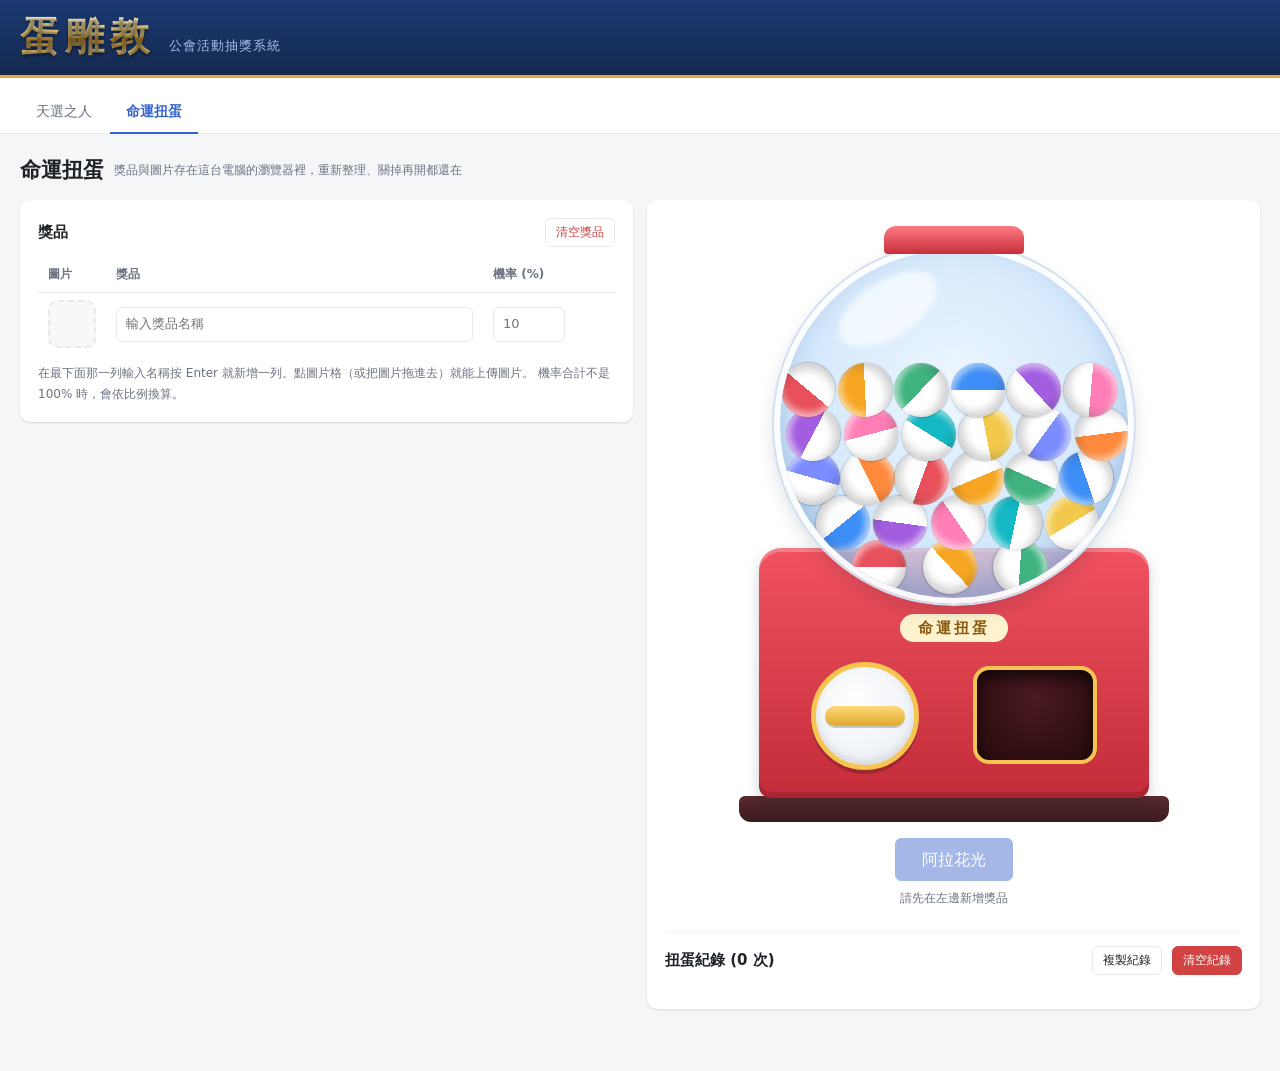
==== gacha.html @ b14221e3 "feat: 新增命運扭蛋分頁，原簡易抽獎改名天選之人 - 新增 gacha.html / js/gacha.js：獎品表格（名稱、機率、圖片上傳）與大型扭蛋機 - 依權重以 crypto 亂數抽選，機" ====
<!DOCTYPE html>
<html lang="zh-Hant">
<head>
<meta charset="utf-8">
<meta name="viewport" content="width=device-width, initial-scale=1">
<title>命運扭蛋 — 公會活動抽獎系統</title>
<link rel="stylesheet" href="css/style.css">
</head>
<body>

<header class="brand">
  <span class="guild">蛋雕教</span>
  <span class="sys">公會活動抽獎系統</span>
</header>

<nav class="nav">
  <a href="index.html">天選之人</a>
  <a href="gacha.html" class="active">命運扭蛋</a>
</nav>

<div class="wrap">
  <div class="row" style="margin-bottom:12px">
    <h1 style="margin:0">命運扭蛋</h1>
    <span class="small muted">獎品與圖片存在這台電腦的瀏覽器裡，重新整理、關掉再開都還在</span>
  </div>

  <div class="gacha-grid">

    <!-- 獎品 -->
    <div class="card">
      <div class="row" style="margin-bottom:10px">
        <h2 style="margin:0">獎品</h2>
        <span class="spacer" style="flex:1"></span>
        <button id="gcClearItems" class="ghost sm" style="color:var(--danger)">清空獎品</button>
      </div>
      <table id="gcTable">
        <thead><tr>
          <th style="width:64px">圖片</th><th>獎品</th>
          <th style="width:96px">機率 (%)</th><th style="width:36px"></th>
        </tr></thead>
        <tbody></tbody>
      </table>
      <div id="gcTotal" class="gc-total"></div>
      <p class="hint">在最下面那一列輸入名稱按 Enter 就新增一列。點圖片格（或把圖片拖進去）就能上傳圖片。
        機率合計不是 100% 時，會依比例換算。</p>
      <input id="gcFile" type="file" accept="image/*" hidden>
    </div>

    <!-- 扭蛋機 -->
    <div class="card gc-stage">
      <div class="gm" id="gm">
        <div class="gm-cap"></div>
        <div class="gm-dome" id="gmDome"></div>
        <div class="gm-body">
          <div class="gm-plate">命運扭蛋</div>
          <button class="gm-knob" id="gmKnob" title="轉動扭蛋機"><span class="gm-knob-bar"></span></button>
          <div class="gm-chute"><div class="gm-out" id="gmOut"></div></div>
        </div>
        <div class="gm-base"></div>
      </div>
      <div class="row" style="margin-top:16px;justify-content:center">
        <button id="gcSpin" style="font-size:16px;padding:8px 26px">阿拉花光</button>
      </div>
      <div id="gcHint" class="small muted" style="margin-top:8px;text-align:center"></div>

      <div class="gc-log">
        <div class="row" style="justify-content:space-between">
          <h2 style="margin:0">扭蛋紀錄 (<span id="gcLogCount">0</span> 次)</h2>
          <div class="row">
            <button id="gcCopyLog" class="ghost sm">複製紀錄</button>
            <button id="gcClearLog" class="danger sm">清空紀錄</button>
          </div>
        </div>
        <div id="gcSummary" class="gc-summary"></div>
        <ol id="gcLog" class="gc-log-list"></ol>
      </div>
    </div>

  </div>
</div>

<!-- 開獎畫面 -->
<div class="gr" id="gr" hidden>
  <div class="gr-rays"></div>
  <div class="gr-box">
    <div class="gr-capsule" id="grCapsule">
      <div class="gr-half gr-top"></div>
      <div class="gr-half gr-bottom"></div>
    </div>
    <div class="gr-prize" id="grPrize"></div>
    <div class="gr-name" id="grName"></div>
    <button id="grClose" class="gr-close">收下</button>
  </div>
</div>

<script src="js/util.js"></script>
<script src="js/lottery.js"></script>
<script src="js/gacha.js"></script>
</body>
</html>
---- css/style.css ----
:root {
  --blue: #3563c9;
  --blue-dark: #1e3a75;
  --blue-soft: #eaf0fd;
  --line: #e7e9ee;
  --line-soft: #f1f2f6;
  --text: #1f2328;
  --muted: #6b7280;
  --danger: #d14343;
  --ok: #1d9a63;
  --warn: #b7791f;
  --gold: #e8a33d;
  --bg: #f5f6f8;
  --card: #fff;
  --shadow: 0 1px 2px rgba(16, 24, 40, .05), 0 1px 3px rgba(16, 24, 40, .08);
  --radius: 10px;
}

* { box-sizing: border-box; }

body {
  margin: 0;
  font: 14px/1.6 "Microsoft JhengHei", "Segoe UI", system-ui, sans-serif;
  color: var(--text);
  background: var(--bg);
}

a { color: var(--blue); }

/* ---------- 公會標題列 ---------- */
.brand {
  display: flex;
  align-items: baseline;
  gap: 14px;
  padding: 14px 20px;
  background: linear-gradient(180deg, #1b3a72 0%, #14294f 100%);
  border-bottom: 3px solid var(--gold);
}
.brand .guild {
  font-size: 39px;
  font-weight: 800;
  letter-spacing: 6px;
  line-height: 1.2;
  color: #f5d68a;
  background: linear-gradient(180deg, #fff3cf 0%, #f0c96b 48%, #c9932f 52%, #f3dda2 100%);
  -webkit-background-clip: text;
  background-clip: text;
  -webkit-text-fill-color: transparent;
  text-shadow: 0 2px 3px rgba(0, 0, 0, .45);
  /* -webkit-text-fill-color 沒生效的瀏覽器會退回上面的 color */
}
.brand .sys { font-size: 13px; color: #a9bde4; letter-spacing: 1px; }
.brand .spacer { flex: 1; }

@media (max-width: 640px) {
  .brand { padding: 10px 16px; }
  .brand .guild { font-size: 31px; letter-spacing: 3px; }
  .brand .sys { display: none; }
}

/* ---------- 導覽 ---------- */
.nav {
  display: flex;
  align-items: flex-end;
  gap: 2px;
  padding: 14px 20px 0;
  border-bottom: 1px solid var(--line);
  background: var(--card);
  flex-wrap: wrap;
}
.nav a {
  padding: 8px 16px 10px;
  color: var(--muted);
  text-decoration: none;
  font-size: 14px;
  border-bottom: 2px solid transparent;
  margin-bottom: -1px;
}
.nav a:hover { color: var(--text); }
.nav a.active { color: var(--blue); border-bottom-color: var(--blue); font-weight: 600; }

.wrap {
  max-width: 1400px;
  margin: 20px auto 48px;
  padding: 0 20px;
}

/* ---------- 元件 ---------- */
h1 { font-size: 21px; margin: 0 0 16px; font-weight: 600; }
h2 { font-size: 15px; margin: 0 0 10px; font-weight: 600; }
h3 { font-size: 12px; margin: 12px 0 4px; color: var(--muted); font-weight: 600; }

button, .btn {
  font: inherit;
  font-size: 13px;
  padding: 6px 14px;
  border: 1px solid var(--blue);
  background: var(--blue);
  color: #fff;
  border-radius: 6px;
  cursor: pointer;
  text-decoration: none;
  display: inline-block;
  transition: background .12s, border-color .12s;
}
button.ghost, .btn.ghost {
  background: var(--card);
  color: var(--text);
  border-color: var(--line);
}
button.ghost:hover:not(:disabled) { background: var(--line-soft); }
button.sm { padding: 4px 10px; font-size: 12px; }
button.danger { background: var(--danger); border-color: var(--danger); }
button:disabled { opacity: .45; cursor: not-allowed; }
button:hover:not(:disabled) { filter: brightness(1.05); }

input, select, textarea {
  font: inherit;
  font-size: 13px;
  padding: 6px 9px;
  border: 1px solid var(--line);
  border-radius: 6px;
  background: var(--card);
  color: var(--text);
}
input:focus, select:focus, textarea:focus {
  outline: none;
  border-color: var(--blue);
  box-shadow: 0 0 0 3px var(--blue-soft);
}
input[type=checkbox] { width: 15px; height: 15px; accent-color: var(--blue); }

.row { display: flex; gap: 10px; align-items: center; flex-wrap: wrap; }
.card {
  background: var(--card);
  border-radius: var(--radius);
  box-shadow: var(--shadow);
  padding: 18px;
  margin-bottom: 14px;
}
.muted { color: var(--muted); }
.mono { font-family: Consolas, "Courier New", monospace; }
.small { font-size: 12px; }
.hint { font-size: 12px; color: var(--muted); margin: 8px 0 0; line-height: 1.7; }
.offscreen { position: absolute; left: -9999px; }
.empty { color: var(--muted); font-size: 13px; padding: 10px 0; }
code { background: var(--line-soft); padding: 1px 5px; border-radius: 4px; font-size: 12px; }

/* ---------- 表格：只留橫線 ---------- */
table { border-collapse: collapse; width: 100%; font-size: 13px; }
th {
  text-align: left;
  padding: 8px 10px;
  font-weight: 600;
  font-size: 12px;
  color: var(--muted);
  border: none;
  border-bottom: 1px solid var(--line);
  white-space: nowrap;
}
td { padding: 7px 10px; border: none; border-bottom: 1px solid var(--line-soft); }
tbody tr:last-child td { border-bottom: none; }
tbody tr:hover { background: #fafbfc; }
th.sortable { cursor: pointer; user-select: none; }
th.sortable:hover { color: var(--text); }
th.sortable:after { content: " ⇅"; opacity: .4; }

/* ---------- 狀態標籤 ---------- */
.tag { display: inline-block; padding: 1px 8px; border-radius: 20px; font-size: 11px; line-height: 18px; }
.tag.ok { background: #e6f6ee; color: var(--ok); }
.tag.unknown { background: #fdf1dd; color: var(--warn); }
.tag.duplicate { background: var(--line-soft); color: var(--muted); }
.tag.form_error { background: #fdeaea; color: var(--danger); }
.tag.late { background: #f3edfa; color: #7d3c98; }
.tag.bonus { background: #fdf3e0; color: #96650f; }

/* ---------- 帳號列 ---------- */
.topbar {
  display: flex; align-items: center; gap: 10px;
  background: var(--card);
  border-radius: var(--radius);
  box-shadow: var(--shadow);
  padding: 10px 16px; margin-bottom: 14px;
  font-size: 13px;
}
.badge-demo { background: var(--gold); color: #fff; padding: 2px 10px; border-radius: 20px; font-size: 11px; }

/* ---------- 子分頁 ---------- */
.subnav { display: flex; align-items: center; gap: 4px; margin-bottom: 16px; }
.subnav a {
  padding: 6px 16px; border-radius: 20px; text-decoration: none;
  color: var(--muted); font-size: 13px;
}
.subnav a.active { background: var(--blue); color: #fff; }

/* ---------- 密碼閘 ---------- */
.gate {
  max-width: 340px; margin: 120px auto; background: var(--card);
  border-radius: var(--radius); box-shadow: var(--shadow); padding: 28px; text-align: center;
}
.gate h1 { font-size: 17px; margin-bottom: 4px; }
.gate-brand {
  margin: -28px -28px 22px;
  border-radius: var(--radius) var(--radius) 0 0;
  justify-content: center;
  padding: 16px;
}

/* 管理頁活動分頁：左為活動操作，右為報名異常 */
.admin-grid {
  display: grid;
  grid-template-columns: minmax(0, 1fr) minmax(300px, 32%);
  gap: 14px;
  align-items: start;
}
@media (max-width: 1000px) {
  .admin-grid { grid-template-columns: 1fr; }
}

/* ---------- 異常區 ---------- */
.anom ul { margin: 2px 0 0; padding-left: 20px; }
.anom li { font-size: 12px; color: var(--muted); }
.collapse-head { margin-top: 10px; }

/* ---------- 抽獎頁 ---------- */
.lot-grid { display: grid; grid-template-columns: 1.4fr .8fr 1fr; gap: 14px; align-items: start; }
.prize-row.locked { background: var(--line-soft); }
.prize-row.locked input { background: transparent; border-color: transparent; }
.prize-row.draft input { border-style: dashed; }
.prize-row:not(.draft) { cursor: pointer; }
.prize-row.selected td { background: var(--blue-soft); }
.prize-row.selected td:first-child { box-shadow: inset 3px 0 0 var(--blue); }
.handle { cursor: grab; user-select: none; color: #c3c7d1; }
.prize-row.draft .handle { cursor: default; color: var(--blue); }
.prize-row.dragover td { box-shadow: inset 0 2px 0 var(--blue); }
.participants { max-height: 380px; overflow-y: auto; }
.pool-chips { display: flex; flex-wrap: wrap; gap: 8px; }
.participants .p-in { color: var(--text); }
.participants .p-out { color: #b6bac3; }

.stage {
  border-radius: var(--radius); padding: 20px;
  background: var(--card); text-align: center;
}
.stage .cur-label { font-size: 14px; color: var(--muted); margin-bottom: 12px; }
.stage .cur-label strong { color: var(--text); font-size: 16px; }
.winners-list { display: flex; flex-wrap: wrap; gap: 10px; justify-content: center; min-height: 92px; }
.chip {
  background: var(--blue-soft); color: var(--blue-dark);
  border-radius: 6px; padding: 3px 12px; font-family: Consolas, monospace;
}

/* ---------- 翻牌 ---------- */
.flip-card { perspective: 700px; width: 132px; height: 82px; }
.flip-card.big { width: 210px; height: 128px; }
.flip-inner {
  position: relative; width: 100%; height: 100%;
  transition: transform .55s cubic-bezier(.35, .9, .35, 1);
  transform-style: preserve-3d;
}
.flip-card.revealed .flip-inner { transform: rotateY(180deg); }
.flip-face {
  position: absolute; inset: 0;
  backface-visibility: hidden; -webkit-backface-visibility: hidden;
  display: flex; align-items: center; justify-content: center;
  border-radius: 10px; font-family: Consolas, monospace;
}
.flip-back {
  background: linear-gradient(145deg, #24406f, #16294c);
  color: #6f86b8; font-size: 30px; font-weight: 700;
  box-shadow: inset 0 0 0 3px rgba(255, 255, 255, .07);
}
.flip-front {
  background: linear-gradient(160deg, #fff6e0, #f2d798);
  color: #4a3410; font-size: 24px; font-weight: 700;
  transform: rotateY(180deg);
  box-shadow: inset 0 0 0 2px #d9ae55;
}
.flip-card.big .flip-back { font-size: 44px; }
.flip-card.big .flip-front { font-size: 38px; }

@media (prefers-reduced-motion: reduce) {
  .flip-inner { transition: none; }
}

/* ---------- 簡易抽獎 ---------- */
/* 第三欄至少 300px，確保翻牌一行放得下兩張；再寬就自動排更多 */
.simple-grid { display: grid; grid-template-columns: minmax(0,1.1fr) minmax(240px,.9fr) minmax(300px,1.2fr); gap: 14px; align-items: start; }
.simple-panel .field { margin-bottom: 16px; }
.simple-panel label.lbl { display: block; font-size: 13px; font-weight: 600; margin-bottom: 6px; }
.simple-panel input[type=text], .simple-panel input[type=number], .simple-panel textarea { width: 100%; }
.simple-panel textarea { height: 110px; resize: vertical; font-size: 13px; }
.simple-panel hr { border: none; border-top: 1px solid var(--line-soft); margin: 16px 0; }
.name-add { display: flex; gap: 8px; }
.name-add input { flex: 1; }
.name-add button { background: var(--gold); border-color: var(--gold); padding: 6px 14px; }
.name-list { max-height: 180px; overflow-y: auto; margin-top: 10px; }
.name-item {
  display: flex; align-items: center; justify-content: space-between;
  padding: 4px 8px; border-radius: 6px; font-size: 13px;
}
.name-item:hover { background: var(--line-soft); }
.name-item button { background: none; border: none; color: var(--muted); padding: 0 4px; }
.btn-draw { width: 100%; padding: 12px; font-size: 15px; font-weight: 600; }
.simple-stage {
  background: var(--card); border-radius: var(--radius); box-shadow: var(--shadow);
  min-height: 420px; display: flex; flex-direction: column;
  align-items: center; justify-content: center; padding: 40px 24px; text-align: center;
}
.simple-stage .placeholder-icon {
  width: 72px; height: 72px; border-radius: 50%; background: var(--line-soft);
  display: flex; align-items: center; justify-content: center; font-size: 30px; margin-bottom: 20px;
}
.simple-stage h2 { font-size: 19px; }
.simple-stage p { color: var(--muted); max-width: 420px; margin: 0; }

/* ---------- 直播模式 ---------- */
body.live { background: #0b1020; color: #fff; }
body.live .nav, body.live .topbar, body.live .hide-live { display: none !important; }
body.live .wrap { margin: 0; padding: 24px; max-width: none; }
body.live .card, body.live .stage { background: #131a33; box-shadow: none; }
body.live h1, body.live h2 { color: #fff; }
body.live h3, body.live .muted, body.live .stage .cur-label { color: #aeb8d8; }
body.live table { font-size: 20px; }
body.live th { color: #aeb8d8; border-bottom-color: #2b3660; }
body.live td { border-bottom-color: #1e2748; }
body.live tbody tr:hover { background: #1a2244; }
body.live .participants { max-height: 30vh; }
body.live #partCard table { font-size: 17px; }
body.live #partCard td { padding: 5px 8px; }
body.live .participants .p-in { color: #fff; }
body.live .lot-grid { grid-template-columns: minmax(0, 1fr) minmax(0, 1.7fr); }
body.live #partCard { order: 1; grid-column: 1 / -1; }   /* 參加者橫跨最上方 */
body.live #prizeCard { order: 2; }                       /* 獎項在舞台左邊 */
body.live #stageCard { order: 3; }
body.live #prizeTable input {
  border: none; background: transparent; color: #fff;
  font-size: 20px; pointer-events: none; width: auto; box-shadow: none;
}
body.live .prize-row.locked { background: #1a2244; }
/* 選取列在深色底下要用深色高亮，淺藍底配白字會看不清 */
body.live .prize-row.selected td { background: #2b3c74; }
body.live .prize-row.selected td:first-child { box-shadow: inset 4px 0 0 var(--gold); }
body.live .prize-row.selected input { color: #fff; }
body.live .handle { color: #7b86ad; font-size: 20px; }
body.live .chip { background: #1f2a52; color: #ffd75e; font-size: 28px; }
body.live .pool-chips .chip { font-size: 20px; color: #dfe6fb; }
body.live .winners-list { min-height: 150px; gap: 14px; }
body.live .stage .cur-label strong { color: #fff; font-size: 28px; }

.live-exit { position: fixed; right: 16px; bottom: 16px; z-index: 50; }

/* ---------- 背景更新指示器 ---------- */
/* 放在標題旁，跟標題一樣大，不容易被忽略 */
.busy-inline {
  font-size: 21px; font-weight: 600; color: var(--gold);
  opacity: 0; transition: opacity .18s;
}
.busy-inline.show { opacity: 1; animation: busyPulse 1.1s ease-in-out infinite; }
@keyframes busyPulse { 0%, 100% { opacity: 1; } 50% { opacity: .45; } }
@media (prefers-reduced-motion: reduce) {
  .busy-inline.show { animation: none; }
}

.busy-badge {
  position: fixed; top: 12px; right: 16px; z-index: 60;
  background: var(--gold); color: #3a2a08;
  padding: 4px 14px; border-radius: 20px;
  font-size: 12px; font-weight: 600;
  box-shadow: 0 2px 8px rgba(16, 24, 40, .18);
  opacity: 0; transform: translateY(-6px); pointer-events: none;
  transition: opacity .18s, transform .18s;
}
.busy-badge.show { opacity: 1; transform: none; }
@media (prefers-reduced-motion: reduce) { .busy-badge { transition: none; } }

/* ---------- toast ---------- */
.toast-box { position: fixed; right: 16px; bottom: 16px; z-index: 100; display: flex; flex-direction: column; gap: 8px; }
.toast {
  background: #1f2328; color: #fff; padding: 10px 16px; border-radius: 8px;
  font-size: 13px; opacity: 0; transform: translateY(8px); transition: .2s;
  box-shadow: 0 4px 12px rgba(0, 0, 0, .15);
}
.toast.show { opacity: 1; transform: none; }
.toast.err { background: var(--danger); }

@media (prefers-reduced-motion: reduce) {
  .toast, button { transition: none; }
}

@media (max-width: 1100px) {
  .lot-grid, .simple-grid { grid-template-columns: 1fr; }
}

/* ---------- 命運扭蛋 ---------- */
.gacha-grid { display: grid; grid-template-columns: minmax(0, 1fr) minmax(470px, 1fr); gap: 14px; align-items: start; }
@media (max-width: 900px) {
  .gacha-grid { grid-template-columns: 1fr; }
}

/* 獎品表格 */
.gc-row td { vertical-align: middle; }
.gc-row input:not([type]) { width: 100%; }
button.gc-pic, .gc-pic {
  width: 48px; height: 48px; padding: 0;
  display: flex; align-items: center; justify-content: center;
  border: 2px dashed #cfd5e0; border-radius: 10px;
  background: var(--line-soft); color: var(--muted);
  font-size: 20px; overflow: hidden;
}
.gc-pic img { width: 100%; height: 100%; object-fit: contain; }
.gc-pic:has(img) { border-style: solid; border-color: var(--cap); background: #fff; }
.gc-pic.drop { border-color: var(--blue); background: var(--blue-soft); }
.gc-pic.blank { opacity: .5; }
.gc-total { font-size: 12px; font-weight: 600; margin-top: 8px; }
.gc-total.ok { color: var(--ok); }
.gc-total.warn { color: var(--warn); }

/* 扭蛋機 */
.gc-stage { padding-top: 26px; }
.gm { position: relative; display: flex; flex-direction: column; align-items: center; margin: 0 auto; }
.gm-cap {
  width: 140px; height: 28px; margin-bottom: -10px; z-index: 3;
  background: linear-gradient(180deg, #ff7a82, #c62f3a);
  border-radius: 12px 12px 4px 4px;
}
.gm-dome {
  position: relative; z-index: 2;
  width: 360px; height: 360px; border-radius: 50%; overflow: hidden;
  background: radial-gradient(circle at 50% 40%, rgba(235, 246, 255, .9) 0%, rgba(196, 223, 250, .75) 60%, rgba(150, 195, 240, .8) 100%);
  border: 6px solid rgba(255, 255, 255, .9);
  box-shadow: 0 0 0 2px #d3dff0, inset 0 -14px 30px rgba(40, 90, 160, .25), 0 8px 18px rgba(16, 24, 40, .15);
}
/* 玻璃反光，蓋在扭蛋上面 */
.gm-dome::after {
  content: ""; position: absolute; z-index: 5;
  left: 15%; top: 9%; width: 32%; height: 16%;
  border-radius: 50%; background: rgba(255, 255, 255, .6);
  transform: rotate(-32deg); filter: blur(2px);
}
.gm-ball, .gm-out {
  width: 54px; height: 54px; border-radius: 50%;
  background: linear-gradient(180deg, var(--cap) 0 50%, #fff 50% 100%);
  box-shadow: inset -4px -5px 8px rgba(0, 0, 0, .18), inset 3px 4px 6px rgba(255, 255, 255, .55),
              0 1px 2px rgba(0, 0, 0, .25);
}
.gm-ball { position: absolute; margin: -27px 0 0 -27px; transform: rotate(var(--rot)); }
.gm.spinning .gm-ball { animation: gmShake .32s ease-in-out infinite; animation-delay: var(--d); }
@keyframes gmShake {
  0%, 100% { transform: translate(0, 0) rotate(var(--rot)); }
  30% { transform: translate(-5px, -12px) rotate(calc(var(--rot) + 30deg)); }
  70% { transform: translate(5px, -5px) rotate(calc(var(--rot) - 20deg)); }
}

.gm-body {
  position: relative; width: 390px; height: 250px; margin-top: -56px;
  background: linear-gradient(180deg, #f0525e 0%, #c32c3a 100%);
  border-radius: 22px 22px 12px 12px;
  box-shadow: inset 0 4px 0 rgba(255, 255, 255, .25), inset 0 -6px 0 rgba(0, 0, 0, .15), 0 6px 14px rgba(16, 24, 40, .2);
}
.gm-plate {
  position: absolute; left: 50%; top: 66px; transform: translateX(-50%);
  padding: 2px 18px; border-radius: 20px;
  background: #fff3cf; color: #8a5a10;
  font-size: 15px; font-weight: 800; letter-spacing: 3px; white-space: nowrap;
}
button.gm-knob {
  position: absolute; left: 52px; top: 114px;
  width: 108px; height: 108px; padding: 0; border-radius: 50%;
  background: radial-gradient(circle at 40% 35%, #fff 0%, #e6ebf3 100%);
  border: 5px solid #f5c451;
  box-shadow: 0 4px 0 rgba(0, 0, 0, .2), inset 0 -4px 8px rgba(0, 0, 0, .1);
}
button.gm-knob:disabled { opacity: 1; cursor: default; }
button.gm-knob:hover:not(:disabled) { filter: brightness(1.04); }
.gm-knob-bar {
  position: absolute; left: 50%; top: 50%; width: 80px; height: 20px; margin: -10px 0 0 -40px;
  border-radius: 10px; background: linear-gradient(180deg, #ffd978, #e0a92f);
  box-shadow: 0 2px 0 rgba(0, 0, 0, .2);
}
.gm.spinning .gm-knob { animation: gmTurn 1.4s cubic-bezier(.35, .05, .25, 1); }
@keyframes gmTurn { to { transform: rotate(720deg); } }

.gm-chute {
  position: absolute; right: 52px; top: 118px;
  width: 124px; height: 98px; border-radius: 16px; overflow: hidden;
  background: radial-gradient(circle at 50% 30%, #4a1a20, #250a0d);
  border: 4px solid #f5c451;
  box-shadow: inset 0 8px 14px rgba(0, 0, 0, .6);
}
.gm-out { position: absolute; left: 50%; bottom: 8px; margin-left: -27px; opacity: 0; }
.gm-out.drop { animation: gmDrop .7s cubic-bezier(.3, 0, .4, 1) forwards; }
.gm-out.shown { opacity: 1; }
@keyframes gmDrop {
  0% { opacity: 1; transform: translateY(-80px) rotate(0); }
  60% { transform: translateY(0) rotate(160deg); }
  78% { transform: translateY(-12px) rotate(190deg); }
  100% { opacity: 1; transform: translateY(0) rotate(220deg); }
}
.gm-base {
  width: 430px; height: 26px; margin-top: -2px;
  background: linear-gradient(180deg, #5a2a2f, #3a1a1e);
  border-radius: 6px 6px 12px 12px;
}

/* 扭蛋紀錄 */
.gc-log { margin-top: 22px; padding-top: 14px; border-top: 1px solid var(--line-soft); }
.gc-summary { display: flex; flex-wrap: wrap; gap: 6px; margin: 10px 0 6px; }
.gc-chip { background: var(--blue-soft); color: var(--blue-dark); border-radius: 20px; padding: 1px 10px; font-size: 12px; }
.gc-log-list { list-style: none; margin: 0; padding: 0; max-height: 260px; overflow-y: auto; }
.gc-log-list li { display: flex; align-items: center; gap: 10px; padding: 4px 6px; border-radius: 6px; font-size: 13px; }
.gc-log-list li:hover { background: var(--line-soft); }
.gc-no { width: 36px; font-size: 12px; }
.gc-thumb { flex: none; width: 28px; height: 28px; border-radius: 50%; overflow: hidden; display: inline-flex; background: var(--line-soft); }
.gc-thumb img { width: 100%; height: 100%; object-fit: contain; }
.gc-time { margin-left: auto; }

/* 開獎畫面 */
.gr {
  position: fixed; inset: 0; z-index: 90;
  display: flex; align-items: center; justify-content: center; overflow: hidden;
  background: rgba(10, 14, 30, .75);
  opacity: 0; transition: opacity .25s;
}
.gr[hidden] { display: none; }
.gr.show { opacity: 1; }
.gr-rays {
  position: absolute; left: 50%; top: 50%; width: 900px; height: 900px; margin: -450px 0 0 -450px;
  border-radius: 50%;
  background: repeating-conic-gradient(rgba(255, 215, 94, .2) 0 10deg, transparent 10deg 20deg);
  -webkit-mask: radial-gradient(circle, #000 15%, transparent 62%);
  mask: radial-gradient(circle, #000 15%, transparent 62%);
  opacity: 0; transition: opacity .5s;
}
.gr.open .gr-rays { opacity: 1; animation: grSpin 16s linear infinite; }
@keyframes grSpin { to { transform: rotate(360deg); } }
.gr-box { position: relative; display: flex; flex-direction: column; align-items: center; text-align: center; padding: 0 16px; }
.gr-capsule { position: relative; width: 180px; height: 180px; }
.gr.show .gr-capsule { animation: grPop .55s cubic-bezier(.2, 1.4, .4, 1) both; }
@keyframes grPop {
  0% { transform: scale(.3) translateY(120px); }
  70% { transform: scale(1.05) rotate(-6deg); }
  85% { transform: rotate(5deg); }
  100% { transform: none; }
}
.gr-half {
  position: absolute; left: 0; width: 180px; height: 90px;
  transition: transform .6s cubic-bezier(.3, .8, .3, 1), opacity .6s;
}
.gr-top {
  top: 0; border-radius: 90px 90px 0 0; background: var(--cap);
  box-shadow: inset -12px 10px 18px rgba(255, 255, 255, .35), inset 0 -4px 0 rgba(0, 0, 0, .15);
}
.gr-bottom {
  bottom: 0; border-radius: 0 0 90px 90px; background: #fff;
  box-shadow: inset -12px -12px 18px rgba(0, 0, 0, .12);
}
.gr.open .gr-top { transform: translate(-70px, -120px) rotate(-35deg); opacity: 0; }
.gr.open .gr-bottom { transform: translate(70px, 120px) rotate(30deg); opacity: 0; }
.gr-prize {
  position: absolute; left: 50%; top: -30px; width: 240px; height: 240px; margin-left: -120px;
  display: flex; align-items: center; justify-content: center;
  opacity: 0; transform: scale(.2);
  transition: transform .55s cubic-bezier(.2, 1.5, .4, 1) .1s, opacity .3s .1s;
}
.gr.open .gr-prize { opacity: 1; transform: none; }
.gr-prize img { max-width: 100%; max-height: 100%; object-fit: contain; border-radius: 12px; filter: drop-shadow(0 6px 18px rgba(0, 0, 0, .45)); }
.gr-noimg { font-size: 120px; line-height: 1; }
.gr-name {
  margin-top: 46px; min-height: 1.3em;
  font-size: 32px; font-weight: 800; color: #ffe7a3; text-shadow: 0 2px 8px rgba(0, 0, 0, .5);
  opacity: 0; transform: translateY(10px); transition: opacity .4s .35s, transform .4s .35s;
}
.gr.open .gr-name { opacity: 1; transform: none; }
button.gr-close {
  margin-top: 18px; padding: 8px 32px; font-size: 16px;
  background: var(--gold); border-color: var(--gold); color: #3a2a08; font-weight: 600;
  opacity: 0; transition: opacity .3s .5s;
}
.gr.open .gr-close { opacity: 1; }

/* 窄螢幕整台等比縮小；zoom 會連版面一起縮，不會撐出橫向捲軸 */
@media (max-width: 560px) {
  .gm { zoom: .7; }
}
@media (prefers-reduced-motion: reduce) {
  .gm *, .gr, .gr * { animation: none !important; transition: none !important; }
}
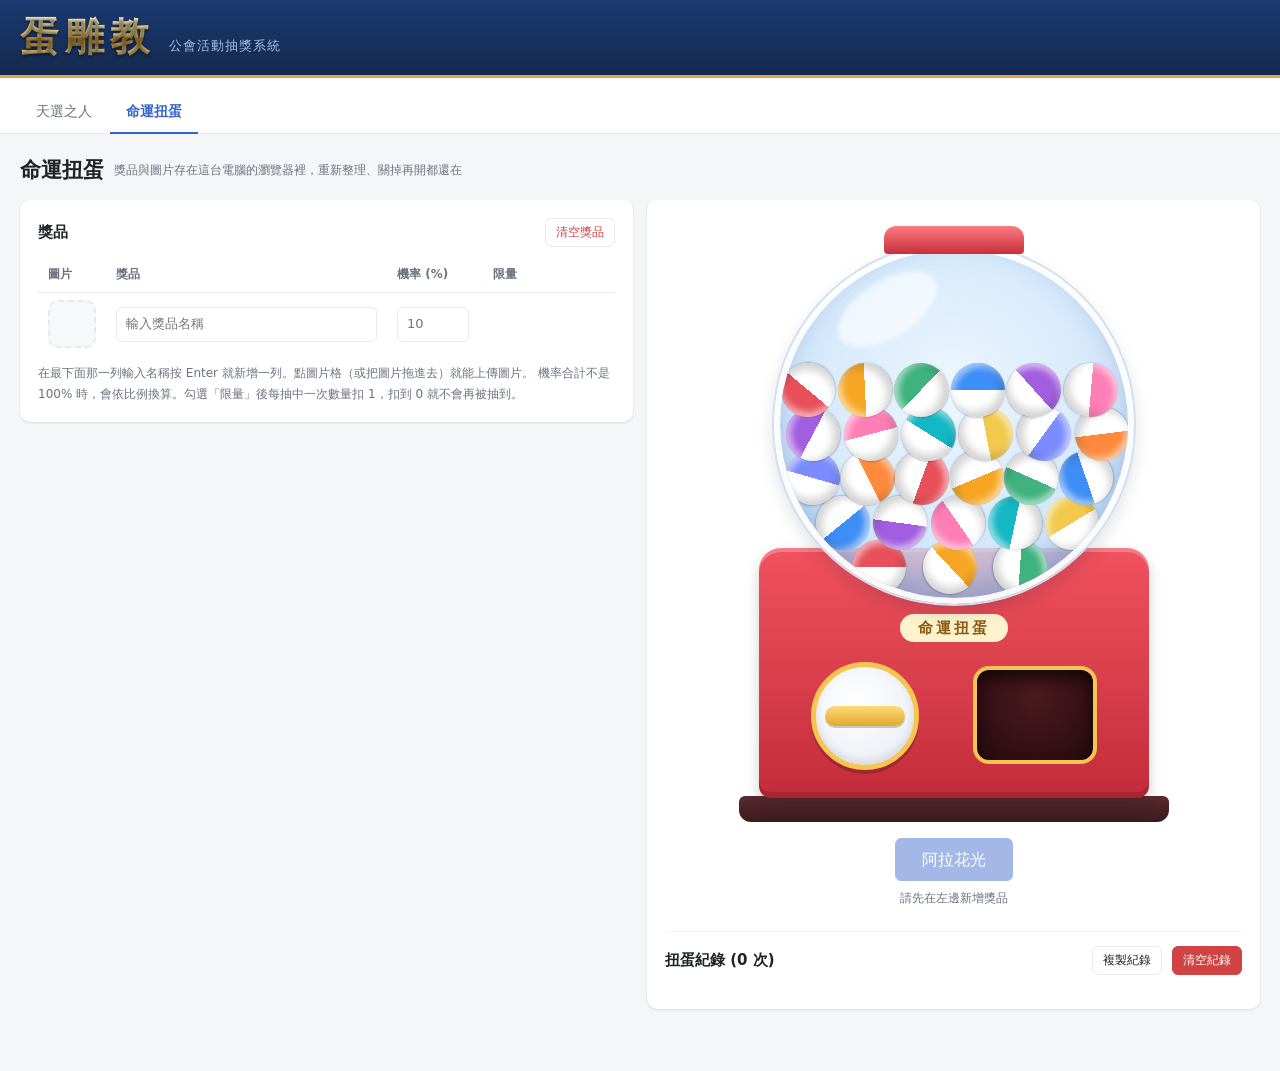
==== commit e05acf1d: "feat: 命運扭蛋新增限量選項，抽中後數量扣 1 - 每個獎品可勾選「限量」並設定數量，抽中一次扣 1 - 數量扣到 0 標示已抽完，不再被抽到，其餘獎品自動依比例換算 - 抽完的獎品不再出現在扭蛋" ====
--- a/gacha.html
+++ b/gacha.html
@@ -36,13 +36,15 @@
       <table id="gcTable">
         <thead><tr>
           <th style="width:64px">圖片</th><th>獎品</th>
-          <th style="width:96px">機率 (%)</th><th style="width:36px"></th>
+          <th style="width:96px">機率 (%)</th>
+          <th style="width:96px" title="勾選後每抽中一次數量扣 1，扣到 0 就不會再被抽到">限量</th>
+          <th style="width:36px"></th>
         </tr></thead>
         <tbody></tbody>
       </table>
       <div id="gcTotal" class="gc-total"></div>
       <p class="hint">在最下面那一列輸入名稱按 Enter 就新增一列。點圖片格（或把圖片拖進去）就能上傳圖片。
-        機率合計不是 100% 時，會依比例換算。</p>
+        機率合計不是 100% 時，會依比例換算。勾選「限量」後每抽中一次數量扣 1，扣到 0 就不會再被抽到。</p>
       <input id="gcFile" type="file" accept="image/*" hidden>
     </div>
 
--- a/css/style.css
+++ b/css/style.css
@@ -412,6 +412,9 @@
 .gc-pic:has(img) { border-style: solid; border-color: var(--cap); background: #fff; }
 .gc-pic.drop { border-color: var(--blue); background: var(--blue-soft); }
 .gc-pic.blank { opacity: .5; }
+.gc-row.soldout .gc-pic, .gc-row.soldout input:not([type=checkbox]) { opacity: .45; }
+.gc-stock .tag { margin-top: 4px; }
+.tag.soldout { background: #fdeaea; color: var(--danger); }
 .gc-total { font-size: 12px; font-weight: 600; margin-top: 8px; }
 .gc-total.ok { color: var(--ok); }
 .gc-total.warn { color: var(--warn); }
